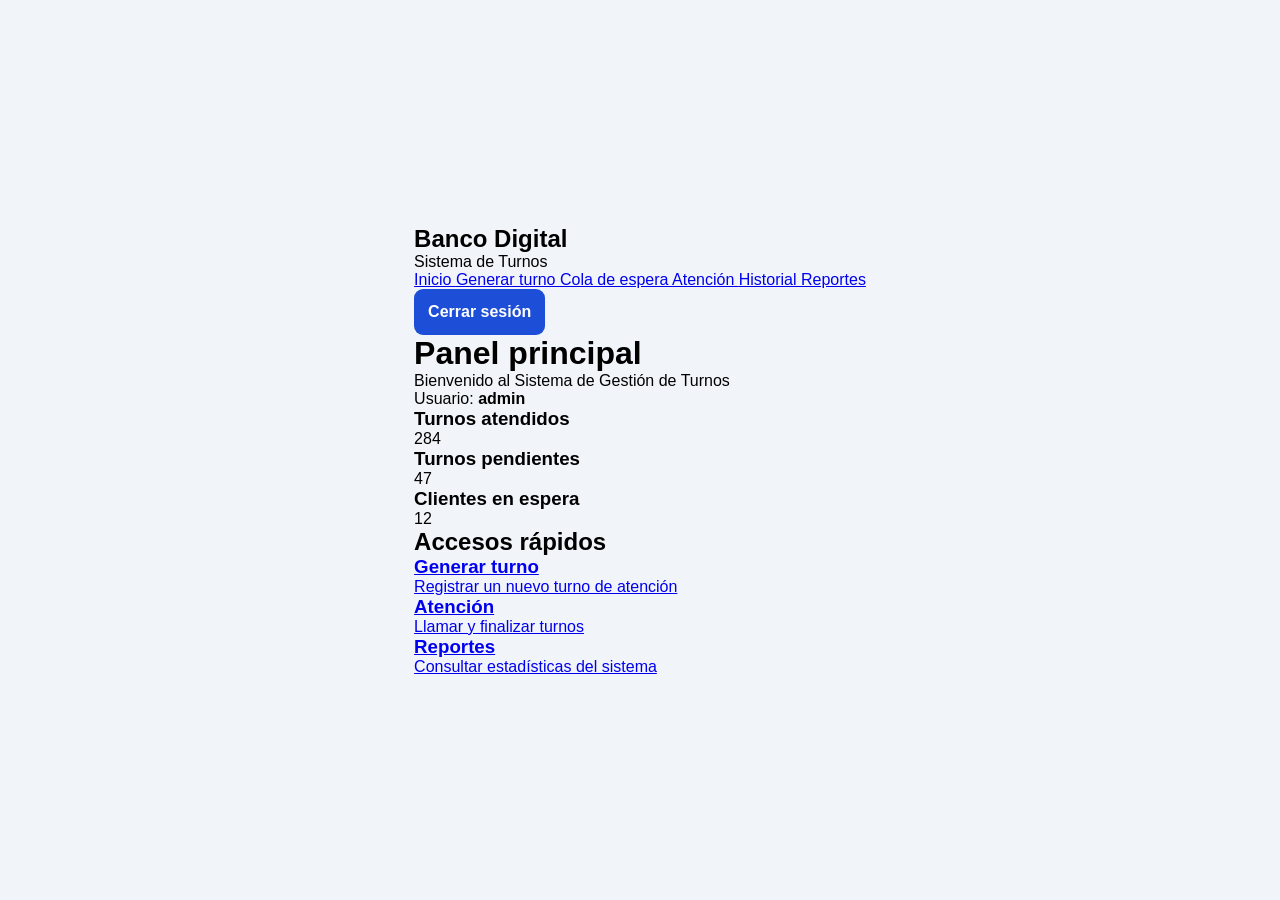
==== dashboard.html @ c41acdec "Add initial dashboard HTML structureCrear panel principal del sistema" ====
<!DOCTYPE html>
<html lang="es">
<head>
  <meta charset="UTF-8">
  <meta name="viewport" content="width=device-width, initial-scale=1.0">

  <title>Panel Principal | Sistema de Turnos</title>

  <link rel="stylesheet" href="css/styles.css">
</head>

<body class="dashboard-body">

  <div class="dashboard-container">

    <aside class="sidebar">

      <div class="sidebar-logo">
        <h2>Banco Digital</h2>
        <p>Sistema de Turnos</p>
      </div>

      <nav class="sidebar-menu">

        <a href="dashboard.html" class="active">
          Inicio
        </a>

        <a href="generar-turno.html">
          Generar turno
        </a>

        <a href="cola-espera.html">
          Cola de espera
        </a>

        <a href="asesor.html">
          Atención
        </a>

        <a href="historial.html">
          Historial
        </a>

        <a href="reportes.html">
          Reportes
        </a>

      </nav>

      <button id="cerrarSesion" class="logout-button">
        Cerrar sesión
      </button>

    </aside>

    <main class="dashboard-main">

      <header class="dashboard-header">

        <div>
          <h1>Panel principal</h1>
          <p>Bienvenido al Sistema de Gestión de Turnos</p>
        </div>

        <div class="user-info">
          Usuario: <strong id="nombreUsuario">admin</strong>
        </div>

      </header>

      <section class="statistics">

        <article class="stat-card">
          <h3>Turnos atendidos</h3>
          <p>284</p>
        </article>

        <article class="stat-card">
          <h3>Turnos pendientes</h3>
          <p>47</p>
        </article>

        <article class="stat-card">
          <h3>Clientes en espera</h3>
          <p>12</p>
        </article>

      </section>

      <section class="quick-access">

        <h2>Accesos rápidos</h2>

        <div class="quick-grid">

          <a href="generar-turno.html" class="quick-card">
            <h3>Generar turno</h3>
            <p>Registrar un nuevo turno de atención</p>
          </a>

          <a href="asesor.html" class="quick-card">
            <h3>Atención</h3>
            <p>Llamar y finalizar turnos</p>
          </a>

          <a href="reportes.html" class="quick-card">
            <h3>Reportes</h3>
            <p>Consultar estadísticas del sistema</p>
          </a>

        </div>

      </section>

    </main>

  </div>

  <script src="js/dashboard.js"></script>

</body>
</html>
---- css/styles.css ----
* {
  box-sizing: border-box;
  margin: 0;
  padding: 0;
  font-family: Arial, sans-serif;
}

body {
  min-height: 100vh;
  background: #f1f5f9;
  display: flex;
  align-items: center;
  justify-content: center;
  padding: 20px;
}

.login-container {
  width: 950px;
  min-height: 560px;
  background: white;
  display: grid;
  grid-template-columns: 42% 58%;
  border-radius: 18px;
  overflow: hidden;
  box-shadow: 0 12px 35px rgba(15, 23, 42, 0.15);
}

.login-info {
  background: linear-gradient(145deg, #0b2867, #1454c7);
  color: white;
  display: flex;
  flex-direction: column;
  justify-content: center;
  padding: 55px;
}

.login-info h1 {
  font-size: 38px;
  margin-bottom: 18px;
}

.login-info p {
  font-size: 18px;
  line-height: 1.6;
}

.login-form {
  padding: 70px;
  display: flex;
  flex-direction: column;
  justify-content: center;
}

.login-form h2 {
  color: #0f172a;
  font-size: 32px;
  margin-bottom: 10px;
}

.login-form > p {
  color: #64748b;
  margin-bottom: 35px;
}

form {
  display: flex;
  flex-direction: column;
}

label {
  color: #334155;
  font-weight: bold;
  margin-bottom: 8px;
}

input {
  width: 100%;
  padding: 14px;
  margin-bottom: 22px;
  border: 1px solid #cbd5e1;
  border-radius: 9px;
  font-size: 16px;
  outline: none;
}

input:focus {
  border-color: #2563eb;
}

button {
  padding: 14px;
  background: #1d4ed8;
  color: white;
  border: none;
  border-radius: 9px;
  font-size: 16px;
  font-weight: bold;
  cursor: pointer;
}

button:hover {
  background: #1e40af;
}

#mensaje {
  margin-top: 18px;
  text-align: center;
  font-weight: bold;
}

@media (max-width: 760px) {
  .login-container {
    grid-template-columns: 1fr;
  }

  .login-info {
    padding: 35px;
    text-align: center;
  }

  .login-form {
    padding: 40px 25px;
  }
}
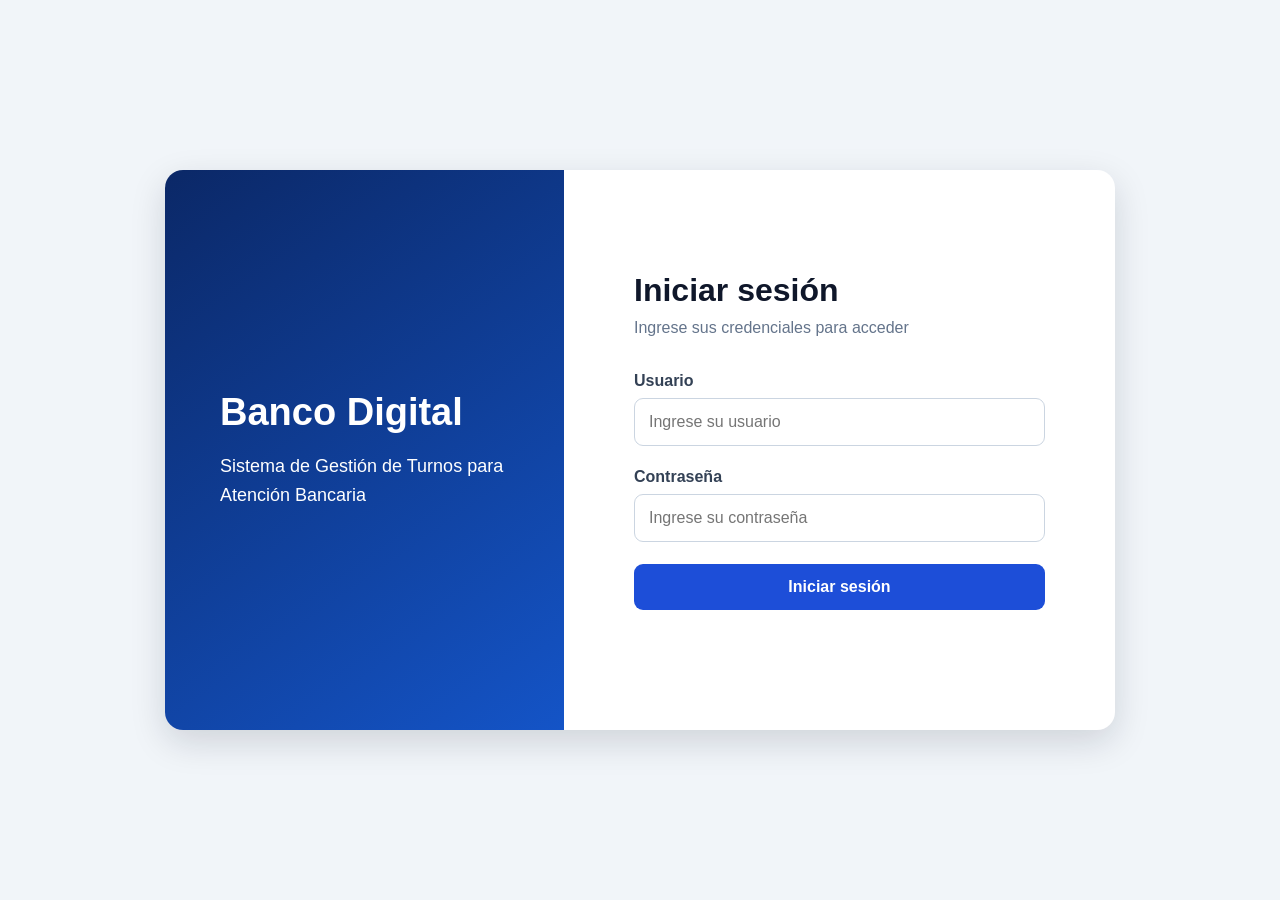
==== commit be94ae59: "Actualizar estadísticas del panel principal" ====
--- a/dashboard.html
+++ b/dashboard.html
@@ -64,7 +64,8 @@
         </div>
 
         <div class="user-info">
-          Usuario: <strong id="nombreUsuario">admin</strong>
+          Usuario:
+          <strong id="nombreUsuario">admin</strong>
         </div>
 
       </header>
@@ -73,17 +74,17 @@
 
         <article class="stat-card">
           <h3>Turnos atendidos</h3>
-          <p>284</p>
+          <p id="turnosAtendidos">0</p>
         </article>
 
         <article class="stat-card">
           <h3>Turnos pendientes</h3>
-          <p>47</p>
+          <p id="turnosPendientes">0</p>
         </article>
 
         <article class="stat-card">
           <h3>Clientes en espera</h3>
-          <p>12</p>
+          <p id="clientesEspera">0</p>
         </article>
 
       </section>
--- a/css/styles.css
+++ b/css/styles.css
@@ -122,3 +122,636 @@
     padding: 40px 25px;
   }
 }
+/* =========================
+   GENERAR TURNO
+========================= */
+
+.turno-section {
+  display: grid;
+  grid-template-columns: 1fr 380px;
+  gap: 30px;
+  align-items: start;
+}
+
+.turno-form-card,
+.ticket-card {
+  background: white;
+  border-radius: 14px;
+  padding: 30px;
+  box-shadow: 0 6px 20px rgba(15, 23, 42, 0.08);
+}
+
+.turno-form-card h2 {
+  color: #0f172a;
+  margin-bottom: 25px;
+}
+
+.turno-form-card form {
+  display: flex;
+  flex-direction: column;
+}
+
+.turno-form-card label {
+  color: #334155;
+  font-weight: bold;
+  margin-bottom: 10px;
+}
+
+.turno-form-card select {
+  width: 100%;
+  padding: 14px;
+  margin-bottom: 25px;
+  border: 1px solid #cbd5e1;
+  border-radius: 9px;
+  background: white;
+  font-size: 16px;
+  outline: none;
+}
+
+.turno-form-card select:focus {
+  border-color: #2563eb;
+}
+
+.ticket-card {
+  text-align: center;
+  border-top: 6px solid #2563eb;
+}
+
+.ticket-card > p:first-child {
+  color: #64748b;
+  font-weight: bold;
+  margin-bottom: 20px;
+}
+
+.ticket-card h2 {
+  color: #0b2867;
+  font-size: 55px;
+  margin-bottom: 15px;
+}
+
+.ticket-card #servicioTurno {
+  color: #334155;
+  font-size: 18px;
+  font-weight: bold;
+  margin-bottom: 25px;
+}
+
+.ticket-card span {
+  display: block;
+  color: #64748b;
+  line-height: 1.5;
+}
+
+@media (max-width: 900px) {
+  .turno-section {
+    grid-template-columns: 1fr;
+  }
+}
+/* =========================
+   COLA DE ESPERA
+========================= */
+
+.cola-grid {
+  display: grid;
+  grid-template-columns: 1fr 1fr;
+  gap: 25px;
+  margin-bottom: 30px;
+}
+
+.turno-actual-card,
+.siguientes-card,
+.tabla-card {
+  background: white;
+  border-radius: 14px;
+  padding: 30px;
+  box-shadow: 0 6px 20px rgba(15, 23, 42, 0.08);
+}
+
+.turno-actual-card {
+  text-align: center;
+  border-top: 6px solid #2563eb;
+}
+
+.turno-actual-card > p:first-child {
+  color: #64748b;
+  font-weight: bold;
+  margin-bottom: 20px;
+}
+
+.turno-actual-card h2 {
+  font-size: 65px;
+  color: #0b2867;
+  margin-bottom: 12px;
+}
+
+.turno-actual-card #servicioActual {
+  color: #334155;
+  font-size: 18px;
+  font-weight: bold;
+  margin-bottom: 18px;
+}
+
+.turno-actual-card span {
+  color: #64748b;
+}
+
+.siguientes-card h2 {
+  color: #0f172a;
+  margin-bottom: 22px;
+}
+
+.lista-siguientes {
+  display: flex;
+  flex-direction: column;
+  gap: 12px;
+}
+
+.turno-siguiente {
+  display: flex;
+  justify-content: space-between;
+  align-items: center;
+  background: #f8fafc;
+  border-left: 4px solid #2563eb;
+  padding: 15px;
+  border-radius: 8px;
+}
+
+.turno-siguiente strong {
+  color: #0b2867;
+  font-size: 20px;
+}
+
+.turno-siguiente span {
+  color: #64748b;
+}
+
+.sin-turnos {
+  color: #64748b;
+  text-align: center;
+  padding: 25px;
+}
+
+.tabla-card {
+  margin-top: 10px;
+}
+
+.tabla-header {
+  display: flex;
+  justify-content: space-between;
+  align-items: center;
+  margin-bottom: 22px;
+}
+
+.tabla-header h2 {
+  color: #0f172a;
+}
+
+.tabla-header span {
+  background: #dbeafe;
+  color: #1d4ed8;
+  padding: 8px 14px;
+  border-radius: 20px;
+  font-weight: bold;
+}
+
+.tabla-responsive {
+  overflow-x: auto;
+}
+
+table {
+  width: 100%;
+  border-collapse: collapse;
+}
+
+thead {
+  background: #0b2867;
+  color: white;
+}
+
+th,
+td {
+  padding: 15px;
+  text-align: left;
+  border-bottom: 1px solid #e2e8f0;
+}
+
+tbody tr:hover {
+  background: #f8fafc;
+}
+
+.estado-pendiente {
+  background: #fef3c7;
+  color: #92400e;
+  padding: 6px 10px;
+  border-radius: 15px;
+  font-size: 13px;
+  font-weight: bold;
+}
+
+@media (max-width: 900px) {
+  .cola-grid {
+    grid-template-columns: 1fr;
+  }
+
+  .tabla-header {
+    flex-direction: column;
+    align-items: flex-start;
+    gap: 12px;
+  }
+}
+/* =========================
+   PANEL DEL ASESOR
+========================= */
+
+.asesor-grid {
+  display: grid;
+  grid-template-columns: 2fr 1fr;
+  gap: 25px;
+  margin-bottom: 30px;
+}
+
+.atencion-card,
+.resumen-card {
+  background: white;
+  border-radius: 14px;
+  padding: 30px;
+  box-shadow: 0 6px 20px rgba(15, 23, 42, 0.08);
+}
+
+.atencion-card {
+  text-align: center;
+  border-top: 6px solid #2563eb;
+}
+
+.atencion-card > p:first-child {
+  color: #64748b;
+  font-weight: bold;
+  margin-bottom: 18px;
+}
+
+.atencion-card h2 {
+  color: #0b2867;
+  font-size: 58px;
+  margin-bottom: 12px;
+}
+
+.atencion-card #servicioEnAtencion {
+  color: #334155;
+  font-size: 19px;
+  font-weight: bold;
+  margin-bottom: 12px;
+}
+
+.atencion-card #horaEnAtencion {
+  color: #64748b;
+  display: block;
+  margin-bottom: 28px;
+}
+
+.acciones-atencion {
+  display: flex;
+  flex-wrap: wrap;
+  justify-content: center;
+  gap: 12px;
+}
+
+.acciones-atencion button {
+  min-width: 180px;
+}
+
+.btn-finalizar {
+  background: #16a34a;
+}
+
+.btn-finalizar:hover {
+  background: #15803d;
+}
+
+.btn-cancelar {
+  background: #dc2626;
+}
+
+.btn-cancelar:hover {
+  background: #b91c1c;
+}
+
+button:disabled {
+  background: #94a3b8;
+  cursor: not-allowed;
+}
+
+.resumen-card h2 {
+  color: #0f172a;
+  margin-bottom: 25px;
+}
+
+.resumen-item {
+  display: flex;
+  justify-content: space-between;
+  align-items: center;
+  padding: 16px 0;
+  border-bottom: 1px solid #e2e8f0;
+}
+
+.resumen-item:last-child {
+  border-bottom: none;
+}
+
+.resumen-item span {
+  color: #475569;
+}
+
+.resumen-item strong {
+  color: #0b2867;
+  font-size: 24px;
+}
+
+.estado-atendido {
+  background: #dcfce7;
+  color: #166534;
+  padding: 6px 10px;
+  border-radius: 15px;
+  font-size: 13px;
+  font-weight: bold;
+}
+
+.estado-cancelado {
+  background: #fee2e2;
+  color: #991b1b;
+  padding: 6px 10px;
+  border-radius: 15px;
+  font-size: 13px;
+  font-weight: bold;
+}
+
+.estado-atencion {
+  background: #dbeafe;
+  color: #1d4ed8;
+  padding: 6px 10px;
+  border-radius: 15px;
+  font-size: 13px;
+  font-weight: bold;
+}
+
+@media (max-width: 900px) {
+  .asesor-grid {
+    grid-template-columns: 1fr;
+  }
+
+  .acciones-atencion {
+    flex-direction: column;
+  }
+
+  .acciones-atencion button {
+    width: 100%;
+  }
+}
+/* =========================
+   HISTORIAL DE TURNOS
+========================= */
+
+.filtros-card {
+  background: white;
+  padding: 25px;
+  border-radius: 14px;
+  box-shadow: 0 6px 20px rgba(15, 23, 42, 0.08);
+  display: grid;
+  grid-template-columns: 2fr 1fr 1fr auto;
+  gap: 18px;
+  align-items: end;
+  margin-bottom: 30px;
+}
+
+.filtro-grupo {
+  display: flex;
+  flex-direction: column;
+}
+
+.filtro-grupo label {
+  color: #334155;
+  font-weight: bold;
+  margin-bottom: 8px;
+}
+
+.filtro-grupo input,
+.filtro-grupo select {
+  width: 100%;
+  padding: 12px;
+  border: 1px solid #cbd5e1;
+  border-radius: 8px;
+  background: white;
+  font-size: 15px;
+  outline: none;
+}
+
+.filtro-grupo input {
+  margin-bottom: 0;
+}
+
+.filtro-grupo input:focus,
+.filtro-grupo select:focus {
+  border-color: #2563eb;
+}
+
+.btn-limpiar {
+  background: #475569;
+  padding: 12px 20px;
+}
+
+.btn-limpiar:hover {
+  background: #334155;
+}
+
+.estado-pendiente,
+.estado-atendido,
+.estado-cancelado,
+.estado-atencion {
+  display: inline-block;
+  white-space: nowrap;
+}
+
+@media (max-width: 1100px) {
+  .filtros-card {
+    grid-template-columns: 1fr 1fr;
+  }
+}
+
+@media (max-width: 700px) {
+  .filtros-card {
+    grid-template-columns: 1fr;
+  }
+
+  .btn-limpiar {
+    width: 100%;
+  }
+}
+/* =========================
+   REPORTES
+========================= */
+
+.reportes-estadisticas {
+  display: grid;
+  grid-template-columns: repeat(4, 1fr);
+  gap: 20px;
+  margin-bottom: 30px;
+}
+
+.reporte-card {
+  background: white;
+  padding: 25px;
+  border-radius: 14px;
+  border-left: 5px solid #2563eb;
+  box-shadow: 0 6px 20px rgba(15, 23, 42, 0.08);
+}
+
+.reporte-card h3 {
+  color: #64748b;
+  font-size: 15px;
+  margin-bottom: 12px;
+}
+
+.reporte-card p {
+  color: #0b2867;
+  font-size: 34px;
+  font-weight: bold;
+}
+
+.reportes-grid {
+  display: grid;
+  grid-template-columns: 1fr 1fr;
+  gap: 25px;
+  margin-bottom: 30px;
+}
+
+.grafico-card {
+  background: white;
+  padding: 30px;
+  border-radius: 14px;
+  box-shadow: 0 6px 20px rgba(15, 23, 42, 0.08);
+}
+
+.grafico-card h2 {
+  color: #0f172a;
+  margin-bottom: 25px;
+}
+
+.barra-reporte {
+  margin-bottom: 24px;
+}
+
+.barra-info {
+  display: flex;
+  justify-content: space-between;
+  margin-bottom: 8px;
+}
+
+.barra-info span {
+  color: #475569;
+  font-weight: bold;
+}
+
+.barra-info strong {
+  color: #0f172a;
+}
+
+.barra-fondo {
+  width: 100%;
+  height: 14px;
+  background: #e2e8f0;
+  border-radius: 10px;
+  overflow: hidden;
+}
+
+.barra-progreso {
+  width: 0;
+  height: 100%;
+  border-radius: 10px;
+  transition: width 0.5s ease;
+}
+
+.barra-verde {
+  background: #16a34a;
+}
+
+.barra-amarilla {
+  background: #f59e0b;
+}
+
+.barra-roja {
+  background: #dc2626;
+}
+
+.servicio-reporte {
+  margin-bottom: 18px;
+}
+
+.servicio-reporte-info {
+  display: flex;
+  justify-content: space-between;
+  margin-bottom: 8px;
+}
+
+.servicio-reporte-info span {
+  color: #475569;
+}
+
+.servicio-reporte-info strong {
+  color: #0b2867;
+}
+
+.servicio-barra-fondo {
+  width: 100%;
+  height: 11px;
+  background: #e2e8f0;
+  border-radius: 8px;
+  overflow: hidden;
+}
+
+.servicio-barra {
+  height: 100%;
+  background: #2563eb;
+  border-radius: 8px;
+}
+
+@media (max-width: 1100px) {
+  .reportes-estadisticas {
+    grid-template-columns: repeat(2, 1fr);
+  }
+
+  .reportes-grid {
+    grid-template-columns: 1fr;
+  }
+}
+
+@media (max-width: 650px) {
+  .reportes-estadisticas {
+    grid-template-columns: 1fr;
+  }
+}
+
+@media print {
+  .sidebar,
+  #imprimirReporte,
+  .logout-button {
+    display: none;
+  }
+
+  .dashboard-container {
+    display: block;
+  }
+
+  .dashboard-main {
+    padding: 20px;
+  }
+
+  body {
+    background: white;
+  }
+
+  .reporte-card,
+  .grafico-card,
+  .tabla-card {
+    box-shadow: none;
+    border: 1px solid #cbd5e1;
+  }
+}
